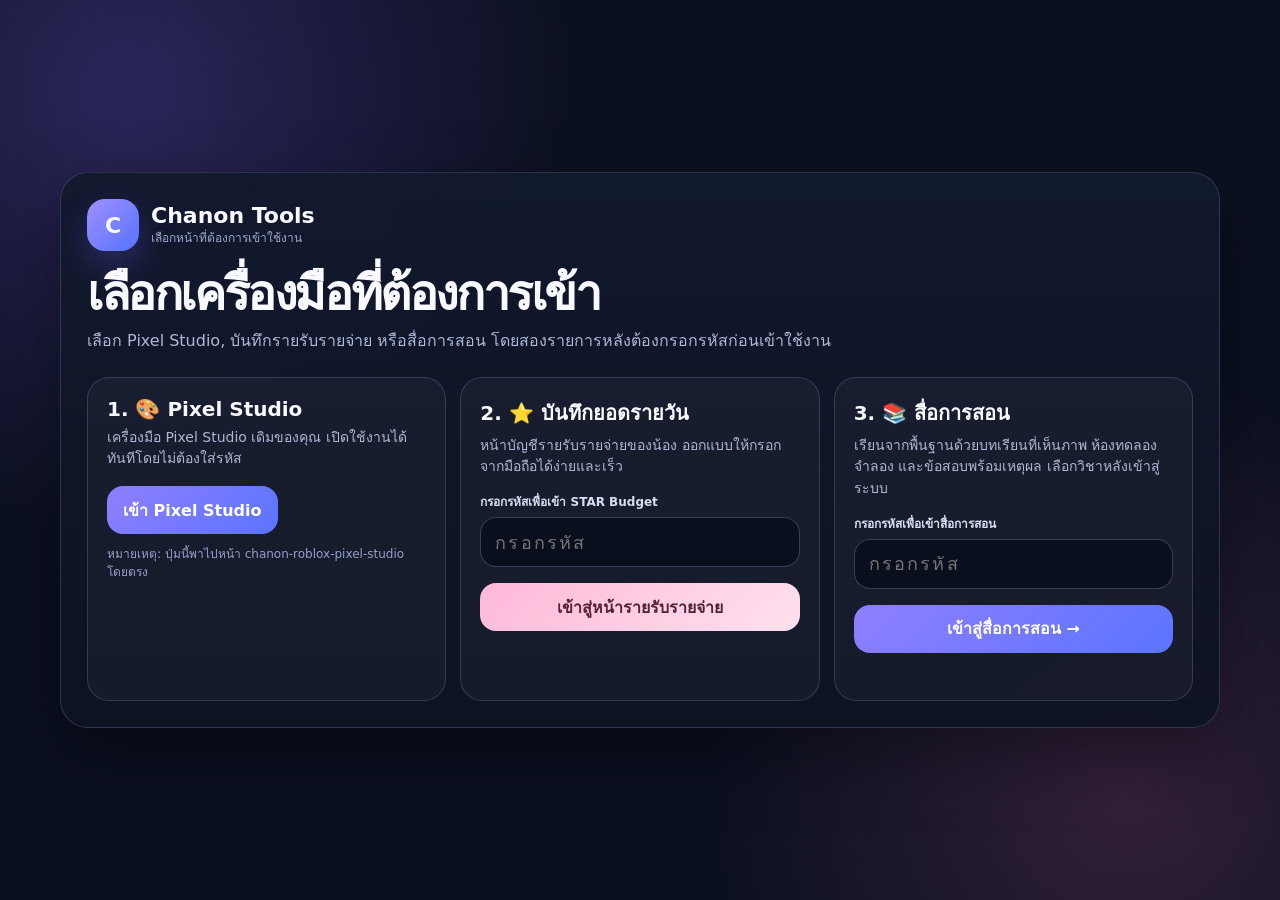
==== education/index.html @ 7b0fe721 "Add password-gated teaching portal and complete interactive physics course" ====
<!doctype html>
<html lang="th"><head><meta charset="utf-8"><meta name="viewport" content="width=device-width,initial-scale=1,viewport-fit=cover"><meta name="theme-color" content="#0b1020"><title>เลือกวิชา • สื่อการสอน Chanon</title><style>
.access-locked body{display:none}*{box-sizing:border-box}body{margin:0;background:radial-gradient(circle at 10% 10%,#352653,transparent 35rem),#0b1020;color:#f8f9ff;font-family:system-ui,-apple-system,sans-serif;min-height:100svh;padding:clamp(20px,5vw,64px)}main{max-width:1040px;margin:auto}a{color:inherit;text-decoration:none}button{font:inherit;cursor:pointer}.top{display:flex;justify-content:space-between;gap:16px;align-items:center;margin-bottom:48px}.nav-button{border:1px solid #53607e;border-radius:14px;padding:12px 18px;background:#151e33;color:#fff;min-height:48px}h1{font-size:clamp(32px,7vw,58px);margin:14px 0;line-height:1.25}.eyebrow{color:#b7adff;letter-spacing:.03em}.lead{color:#bcc6de;font-size:18px;line-height:1.8;max-width:700px}.subjects{margin-top:32px;display:grid;grid-template-columns:repeat(auto-fit,minmax(min(100%,330px),1fr));gap:22px}.subject{border:1px solid #526084;border-radius:26px;overflow:hidden;background:#141d32;transition:border-color .2s,transform .2s}.subject:hover{border-color:#b7adff;transform:translateY(-3px)}.art{height:190px;background:linear-gradient(120deg,#342763,#143f55);display:grid;place-items:center}.subject-content{padding:26px}.subject h2{font-size:29px;margin:0 0 8px}.subject p{color:#bdc7dc;line-height:1.7}.tags{display:flex;gap:8px;flex-wrap:wrap;margin:18px 0}.tags span{padding:7px 10px;border-radius:20px;background:#253451;color:#dce9ff;font-size:13px}.start{display:inline-flex;justify-content:center;align-items:center;min-height:52px;border-radius:15px;padding:10px 22px;background:linear-gradient(120deg,#a08fff,#5b74ff);font-weight:700;width:100%}.footer{color:#96a5c5;line-height:1.7;margin-top:28px;font-size:14px}:focus-visible{outline:3px solid #bcaaff;outline-offset:5px}@media(max-width:600px){.top{margin-bottom:30px;align-items:flex-start}.nav-button{padding:12px}.subject-content{padding:22px}}
</style><script src="./access.js"></script></head><body><main>
<nav class="top" aria-label="เมนูสื่อการสอน"><a class="nav-button" href="../">← หน้าหลัก Chanon Tools</a><button class="nav-button" id="logout" type="button">ล็อกสื่อการสอน</button></nav>
<div class="eyebrow">CHANON • สื่อการสอน</div><h1>วันนี้อยากเรียนวิชาอะไร?</h1><p class="lead">เริ่มจากพื้นฐาน ค่อย ๆ เชื่อมสิ่งที่เรียนกับภาพและการทดลอง เลือกวิชาเพื่อเปิดบทเรียนทั้งหมด</p>
<section class="subjects" aria-label="วิชาที่เปิดเรียน"><article class="subject"><div class="art" aria-hidden="true"><svg viewBox="0 0 340 150" width="300" height="140"><path d="M0 75 Q21 5 42 75 T84 75 T126 75 T168 75 T210 75 T252 75 T294 75 T336 75" fill="none" stroke="#9ae5e5" stroke-width="4"/><circle cx="170" cy="75" r="42" fill="#2b2451" stroke="#c8baff" stroke-width="2"/><text x="170" y="91" text-anchor="middle" fill="#f5efff" font-size="54" font-family="serif">φ</text><circle cx="42" cy="75" r="6" fill="#ffd290"/><circle cx="294" cy="75" r="6" fill="#ffd290"/></svg></div><div class="subject-content"><h2>ฟิสิกส์</h2><p>207105 · คลื่นและอุณหพลศาสตร์<br>พื้นฐานคณิตศาสตร์ การสั่น คลื่น เสียง ความร้อน แก๊ส และเอนโทรปี</p><div class="tags"><span>35 บทเรียน</span><span>39 ห้องทดลอง</span><span>44 ข้อสอบพร้อมเหตุผล</span></div><a class="start" href="./physics/">เข้าเรียนฟิสิกส์ →</a></div></article></section>
<p class="footer">บทเรียนฟิสิกส์ใช้สื่อฉบับล่าสุด พร้อมอ้างอิงหน้าเอกสารอาจารย์และ PDF ต้นฉบับ</p></main><script>document.getElementById('logout').onclick=()=>{sessionStorage.removeItem('chanon-education-auth');location.replace('../')};</script></body></html>
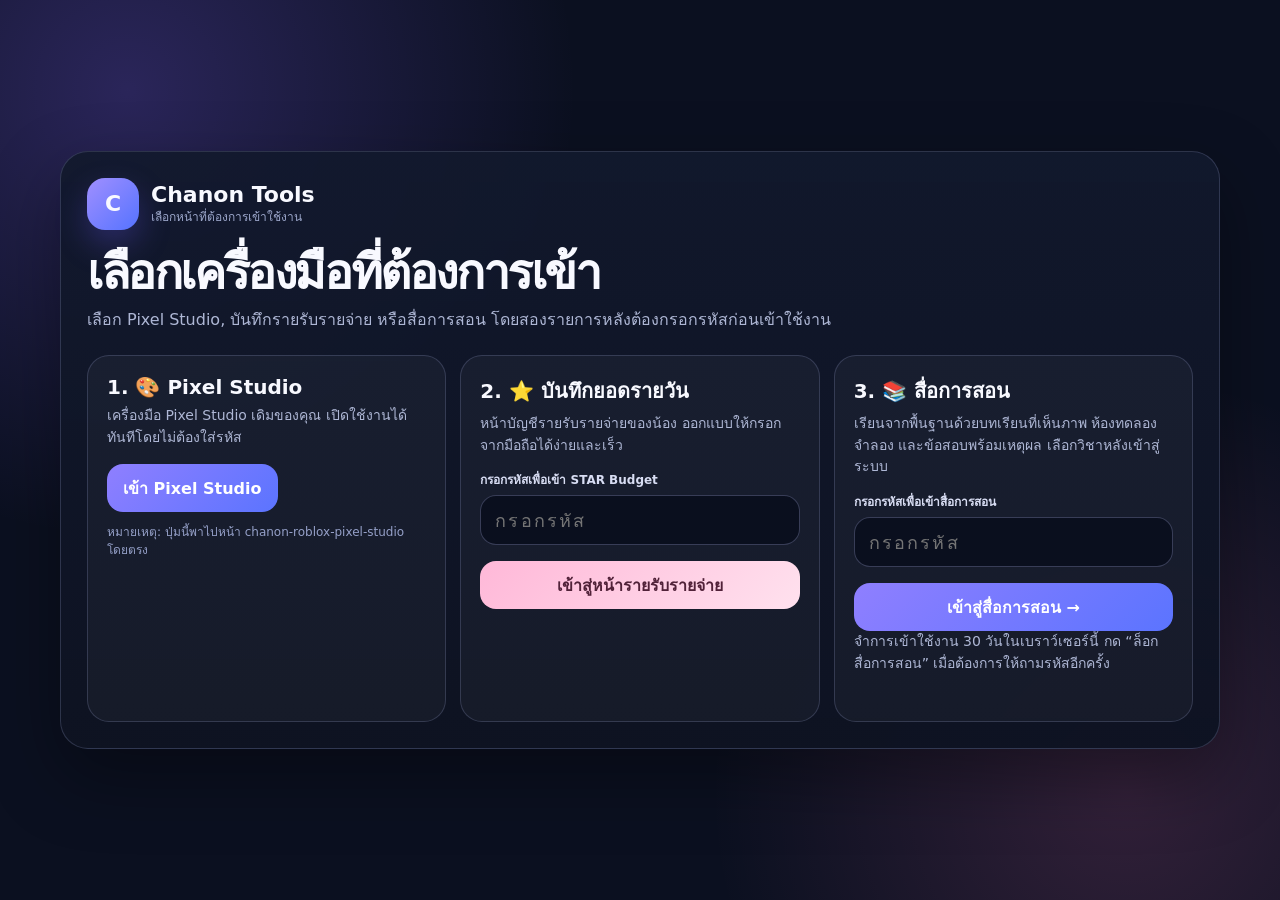
==== commit fdd624ca: "Remember education access across PDF tabs with expiry and shared logout" ====
--- a/education/index.html
+++ b/education/index.html
@@ -1,8 +1,8 @@
 <!doctype html>
 <html lang="th"><head><meta charset="utf-8"><meta name="viewport" content="width=device-width,initial-scale=1,viewport-fit=cover"><meta name="theme-color" content="#0b1020"><title>เลือกวิชา • สื่อการสอน Chanon</title><style>
 .access-locked body{display:none}*{box-sizing:border-box}body{margin:0;background:radial-gradient(circle at 10% 10%,#352653,transparent 35rem),#0b1020;color:#f8f9ff;font-family:system-ui,-apple-system,sans-serif;min-height:100svh;padding:clamp(20px,5vw,64px)}main{max-width:1040px;margin:auto}a{color:inherit;text-decoration:none}button{font:inherit;cursor:pointer}.top{display:flex;justify-content:space-between;gap:16px;align-items:center;margin-bottom:48px}.nav-button{border:1px solid #53607e;border-radius:14px;padding:12px 18px;background:#151e33;color:#fff;min-height:48px}h1{font-size:clamp(32px,7vw,58px);margin:14px 0;line-height:1.25}.eyebrow{color:#b7adff;letter-spacing:.03em}.lead{color:#bcc6de;font-size:18px;line-height:1.8;max-width:700px}.subjects{margin-top:32px;display:grid;grid-template-columns:repeat(auto-fit,minmax(min(100%,330px),1fr));gap:22px}.subject{border:1px solid #526084;border-radius:26px;overflow:hidden;background:#141d32;transition:border-color .2s,transform .2s}.subject:hover{border-color:#b7adff;transform:translateY(-3px)}.art{height:190px;background:linear-gradient(120deg,#342763,#143f55);display:grid;place-items:center}.subject-content{padding:26px}.subject h2{font-size:29px;margin:0 0 8px}.subject p{color:#bdc7dc;line-height:1.7}.tags{display:flex;gap:8px;flex-wrap:wrap;margin:18px 0}.tags span{padding:7px 10px;border-radius:20px;background:#253451;color:#dce9ff;font-size:13px}.start{display:inline-flex;justify-content:center;align-items:center;min-height:52px;border-radius:15px;padding:10px 22px;background:linear-gradient(120deg,#a08fff,#5b74ff);font-weight:700;width:100%}.footer{color:#96a5c5;line-height:1.7;margin-top:28px;font-size:14px}:focus-visible{outline:3px solid #bcaaff;outline-offset:5px}@media(max-width:600px){.top{margin-bottom:30px;align-items:flex-start}.nav-button{padding:12px}.subject-content{padding:22px}}
-</style><script src="./access.js"></script></head><body><main>
+</style><script src="./auth.js?v=20261013-shared-access-v2"></script><script src="./access.js?v=20261013-shared-access-v2"></script></head><body><main>
 <nav class="top" aria-label="เมนูสื่อการสอน"><a class="nav-button" href="../">← หน้าหลัก Chanon Tools</a><button class="nav-button" id="logout" type="button">ล็อกสื่อการสอน</button></nav>
 <div class="eyebrow">CHANON • สื่อการสอน</div><h1>วันนี้อยากเรียนวิชาอะไร?</h1><p class="lead">เริ่มจากพื้นฐาน ค่อย ๆ เชื่อมสิ่งที่เรียนกับภาพและการทดลอง เลือกวิชาเพื่อเปิดบทเรียนทั้งหมด</p>
 <section class="subjects" aria-label="วิชาที่เปิดเรียน"><article class="subject"><div class="art" aria-hidden="true"><svg viewBox="0 0 340 150" width="300" height="140"><path d="M0 75 Q21 5 42 75 T84 75 T126 75 T168 75 T210 75 T252 75 T294 75 T336 75" fill="none" stroke="#9ae5e5" stroke-width="4"/><circle cx="170" cy="75" r="42" fill="#2b2451" stroke="#c8baff" stroke-width="2"/><text x="170" y="91" text-anchor="middle" fill="#f5efff" font-size="54" font-family="serif">φ</text><circle cx="42" cy="75" r="6" fill="#ffd290"/><circle cx="294" cy="75" r="6" fill="#ffd290"/></svg></div><div class="subject-content"><h2>ฟิสิกส์</h2><p>207105 · คลื่นและอุณหพลศาสตร์<br>พื้นฐานคณิตศาสตร์ การสั่น คลื่น เสียง ความร้อน แก๊ส และเอนโทรปี</p><div class="tags"><span>35 บทเรียน</span><span>39 ห้องทดลอง</span><span>44 ข้อสอบพร้อมเหตุผล</span></div><a class="start" href="./physics/">เข้าเรียนฟิสิกส์ →</a></div></article></section>
-<p class="footer">บทเรียนฟิสิกส์ใช้สื่อฉบับล่าสุด พร้อมอ้างอิงหน้าเอกสารอาจารย์และ PDF ต้นฉบับ</p></main><script>document.getElementById('logout').onclick=()=>{sessionStorage.removeItem('chanon-education-auth');location.replace('../')};</script></body></html>+<p class="footer">บทเรียนฟิสิกส์ใช้สื่อฉบับล่าสุด พร้อมอ้างอิงหน้าเอกสารอาจารย์และ PDF ต้นฉบับ</p></main><script>document.getElementById('logout').onclick=()=>{window.ChanonEducationAuth.clear();location.replace('../')};</script></body></html>
